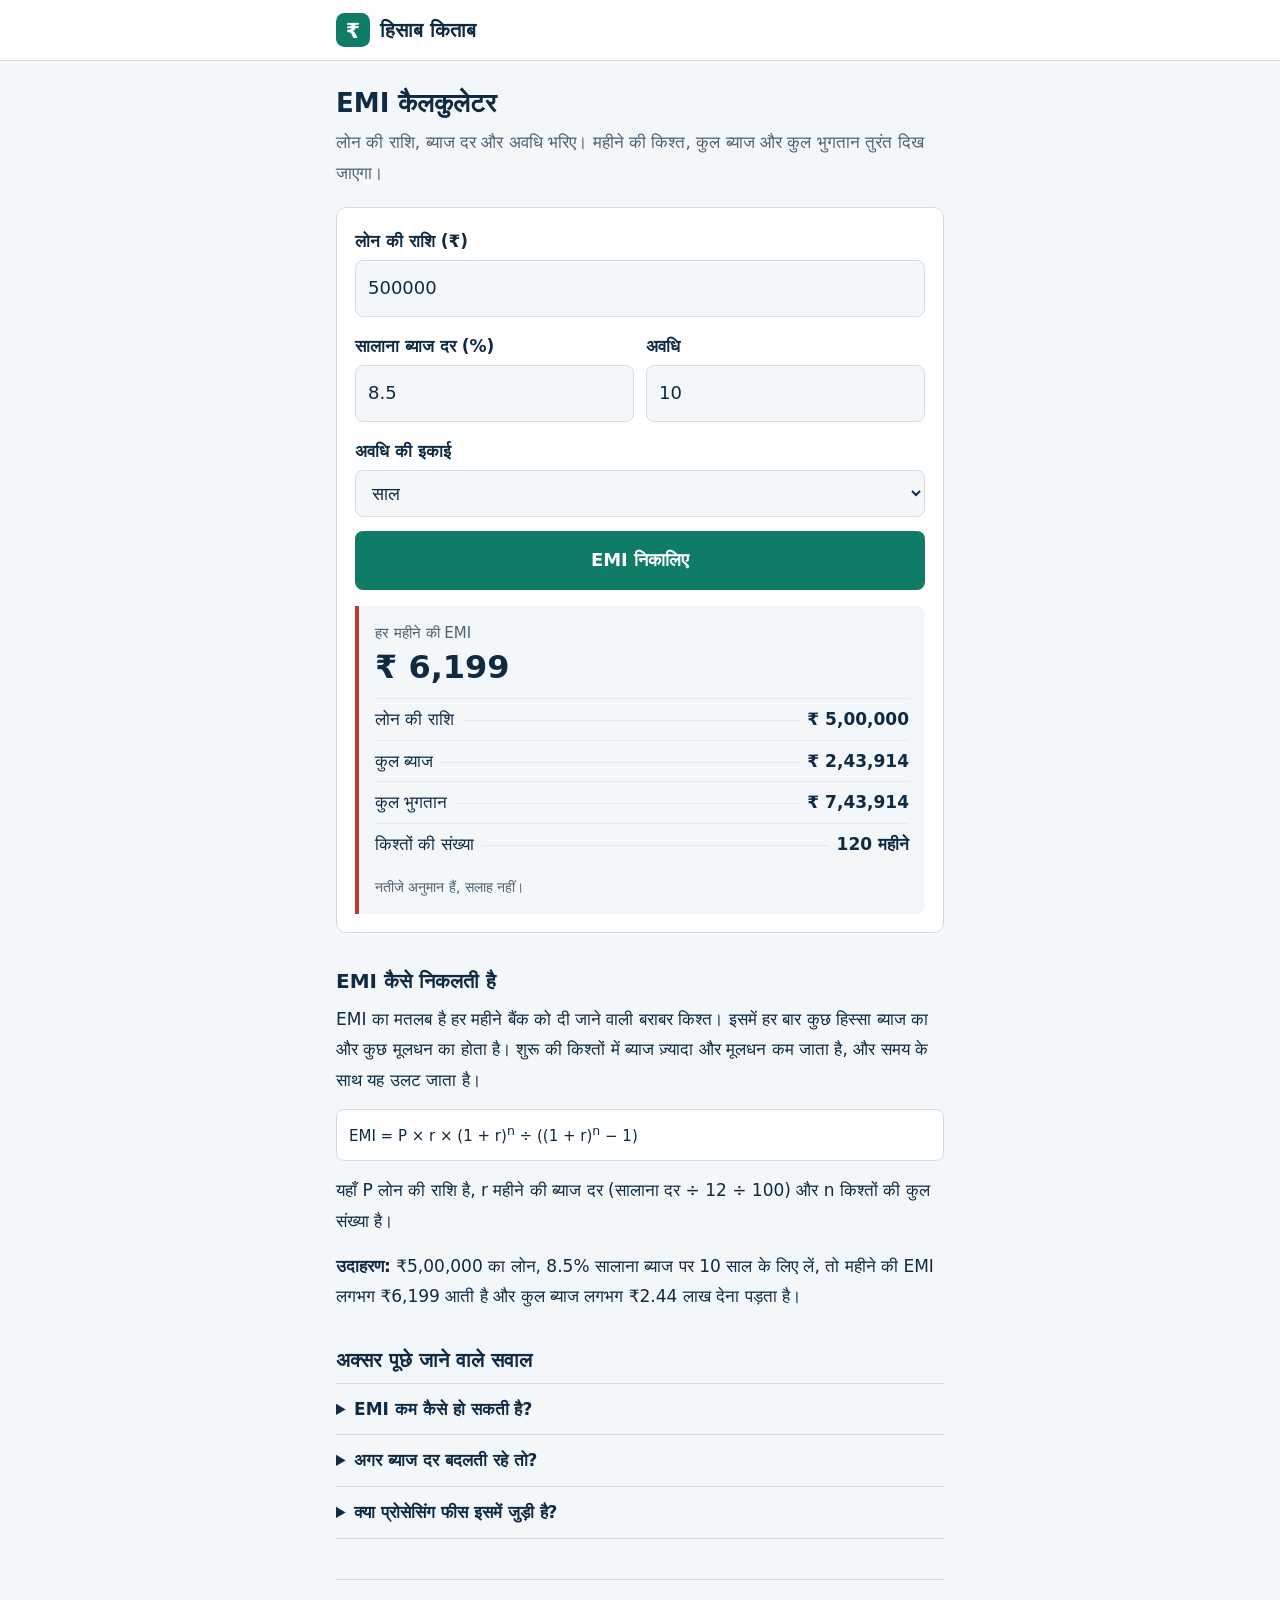
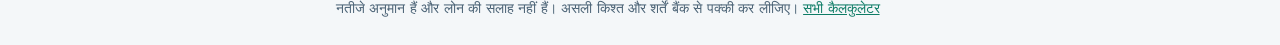
==== emi-calculator.html @ 9e5885d9 "Add files via upload" ====
<!doctype html>
<html lang="hi">
<head>
<meta charset="utf-8">
<meta name="viewport" content="width=device-width, initial-scale=1">
<title>EMI कैलकुलेटर: लोन की महीने की किश्त निकालिए | हिसाब किताब</title>
<meta name="description" content="लोन की राशि, ब्याज दर और अवधि भरकर तुरंत EMI, कुल ब्याज और कुल भुगतान देखिए। होम लोन, कार लोन और पर्सनल लोन के लिए मुफ्त हिंदी कैलकुलेटर।">
<link rel="stylesheet" href="style.css">
</head>
<body>
<header class="site"><div class="wrap"><a class="brand" href="/"><svg width="34" height="34" viewBox="0 0 36 36" aria-hidden="true"><rect width="36" height="36" rx="9" fill="#0e7c66"/><text x="18" y="26" text-anchor="middle" font-size="22" font-weight="700" fill="#ffffff" font-family="system-ui,sans-serif">₹</text></svg> हिसाब किताब</a></div></header>
<main class="wrap">
<h1>EMI कैलकुलेटर</h1>
<p class="lead">लोन की राशि, ब्याज दर और अवधि भरिए। महीने की किश्त, कुल ब्याज और कुल भुगतान तुरंत दिख जाएगा।</p>

<form class="tool" data-calc="emi" autocomplete="off">
  <div class="field"><label for="amount">लोन की राशि (₹)</label>
  <input id="amount" name="amount" type="number" inputmode="decimal" step="any" min="0" value="500000"></div>
  <div class="row">
    <div class="field"><label for="rate">सालाना ब्याज दर (%)</label>
    <input id="rate" name="rate" type="number" inputmode="decimal" step="any" min="0" value="8.5"></div>
    <div class="field"><label for="tenure">अवधि</label>
    <input id="tenure" name="tenure" type="number" inputmode="decimal" step="any" min="0" value="10"></div>
  </div>
  <div class="field"><label for="unit">अवधि की इकाई</label>
  <select id="unit" name="unit"><option value="years">साल</option><option value="months">महीने</option></select></div>
  <button class="go" type="submit">EMI निकालिए</button>
  <div id="result" aria-live="polite" hidden></div>
</form>

<h2>EMI कैसे निकलती है</h2>
<p>EMI का मतलब है हर महीने बैंक को दी जाने वाली बराबर किश्त। इसमें हर बार कुछ हिस्सा ब्याज का और कुछ मूलधन का होता है। शुरू की किश्तों में ब्याज ज़्यादा और मूलधन कम जाता है, और समय के साथ यह उलट जाता है।</p>
<p class="formula">EMI = P × r × (1 + r)<sup>n</sup> ÷ ((1 + r)<sup>n</sup> − 1)</p>
<p>यहाँ P लोन की राशि है, r महीने की ब्याज दर (सालाना दर ÷ 12 ÷ 100) और n किश्तों की कुल संख्या है।</p>
<p><strong>उदाहरण:</strong> ₹5,00,000 का लोन, 8.5% सालाना ब्याज पर 10 साल के लिए लें, तो महीने की EMI लगभग ₹6,199 आती है और कुल ब्याज लगभग ₹2.44 लाख देना पड़ता है।</p>

<h2>अक्सर पूछे जाने वाले सवाल</h2>
<details><summary>EMI कम कैसे हो सकती है?</summary>
<p>तीन तरीके हैं: अवधि बढ़ाना, ज़्यादा रकम पहले (डाउन पेमेंट) देना, या कम ब्याज दर वाले बैंक में लोन ट्रांसफर करवाना। अवधि बढ़ाने से EMI घटती है, पर कुल ब्याज बढ़ जाता है।</p></details>
<details><summary>अगर ब्याज दर बदलती रहे तो?</summary>
<p>यह कैलकुलेटर पूरी अवधि में एक ही ब्याज दर मानता है। फ्लोटिंग दर वाले लोन में दर बदलने पर EMI या अवधि बदल सकती है।</p></details>
<details><summary>क्या प्रोसेसिंग फीस इसमें जुड़ी है?</summary>
<p>नहीं। प्रोसेसिंग फीस, बीमा और दूसरे शुल्क इसमें शामिल नहीं हैं, इसलिए बैंक की असली किश्त थोड़ी अलग हो सकती है।</p></details>
</main>
<div class="wrap"><footer>नतीजे अनुमान हैं और लोन की सलाह नहीं हैं। असली किश्त और शर्तें बैंक से पक्की कर लीजिए। <a href="/">सभी कैलकुलेटर</a></footer></div>
<script src="app.js"></script>
</body>
</html>
---- style.css ----
:root{
  --paper:#f4f7f9; --card:#ffffff; --ink:#0f2a43; --muted:#4a6275;
  --line:#d3dde5; --accent:#0e7c66; --accent-ink:#ffffff;
  --margin:#c0392b; --warn:#b3261e; --rule:#e3eaf0;
}
@media (prefers-color-scheme:dark){
  :root{
    --paper:#0c1824; --card:#12273a; --ink:#e8f0f6; --muted:#9db3c4;
    --line:#27415a; --accent:#2bb594; --accent-ink:#04231b;
    --margin:#e57368; --warn:#ff8a80; --rule:#1b3248;
  }
}
*{box-sizing:border-box}
html{-webkit-text-size-adjust:100%}
body{
  margin:0;background:var(--paper);color:var(--ink);
  font-family:"Noto Sans Devanagari","Mukta",system-ui,-apple-system,"Segoe UI",Roboto,sans-serif;
  font-size:17px;line-height:1.8;
}
.wrap{max-width:640px;margin:0 auto;padding:0 16px}
header.site{background:var(--card);border-bottom:1px solid var(--line)}
.brand{display:flex;align-items:center;gap:10px;padding:12px 0;color:var(--ink);text-decoration:none;font-weight:700;font-size:20px}
h1{font-size:26px;line-height:1.4;margin:24px 0 6px}
h2{font-size:20px;line-height:1.45;margin:34px 0 8px}
p{margin:0 0 14px}
a{color:var(--accent)}
.lead{color:var(--muted);margin-bottom:18px}
.tool{background:var(--card);border:1px solid var(--line);border-radius:10px;padding:18px}
.field{margin-bottom:14px}
label{display:block;font-weight:600;margin-bottom:4px}
input,select{
  width:100%;padding:11px 12px;font:inherit;font-size:18px;color:var(--ink);
  background:var(--paper);border:1px solid var(--line);border-radius:8px;
}
.row{display:grid;gap:0 12px;grid-template-columns:1fr}
@media (min-width:520px){.row{grid-template-columns:1fr 1fr}}
button.go{
  width:100%;padding:13px;font:inherit;font-size:18px;font-weight:700;cursor:pointer;
  color:var(--accent-ink);background:var(--accent);border:0;border-radius:8px;
}
:focus-visible{outline:3px solid var(--accent);outline-offset:2px}
#result{margin-top:16px;padding:14px 16px;border-left:4px solid var(--margin);background:var(--paper);border-radius:0 8px 8px 0}
.head{margin-bottom:10px}
.head-label{display:block;color:var(--muted);font-size:15px}
.head-value{display:block;font-size:32px;line-height:1.3}
.ledger{list-style:none;margin:0;padding:0}
.ledger li{display:flex;align-items:baseline;gap:8px;padding:5px 0;border-top:1px solid var(--rule)}
.ledger .dots{flex:1;border-bottom:1px dotted var(--line);transform:translateY(-4px)}
.ledger .v{font-weight:700}
.err{color:var(--warn);margin:0;font-weight:600}
.note{font-size:14px;color:var(--muted);margin:10px 0 0}
details{border-top:1px solid var(--line);padding:10px 0}
details:last-of-type{border-bottom:1px solid var(--line)}
summary{cursor:pointer;font-weight:600}
details p{margin:8px 0 0}
.formula{background:var(--card);border:1px solid var(--line);border-radius:8px;padding:10px 12px;overflow-x:auto;font-size:15px}
.tools{list-style:none;margin:0;padding:0;display:grid;gap:12px}
.tools a{display:block;padding:14px 16px;text-decoration:none;color:var(--ink);background:var(--card);border:1px solid var(--line);border-radius:10px}
.tools a strong{display:block;font-size:18px}
.tools a span{color:var(--muted);font-size:15px}
.tools a:hover{border-color:var(--accent)}
footer{margin:40px 0 24px;padding-top:16px;border-top:1px solid var(--line);color:var(--muted);font-size:14px}
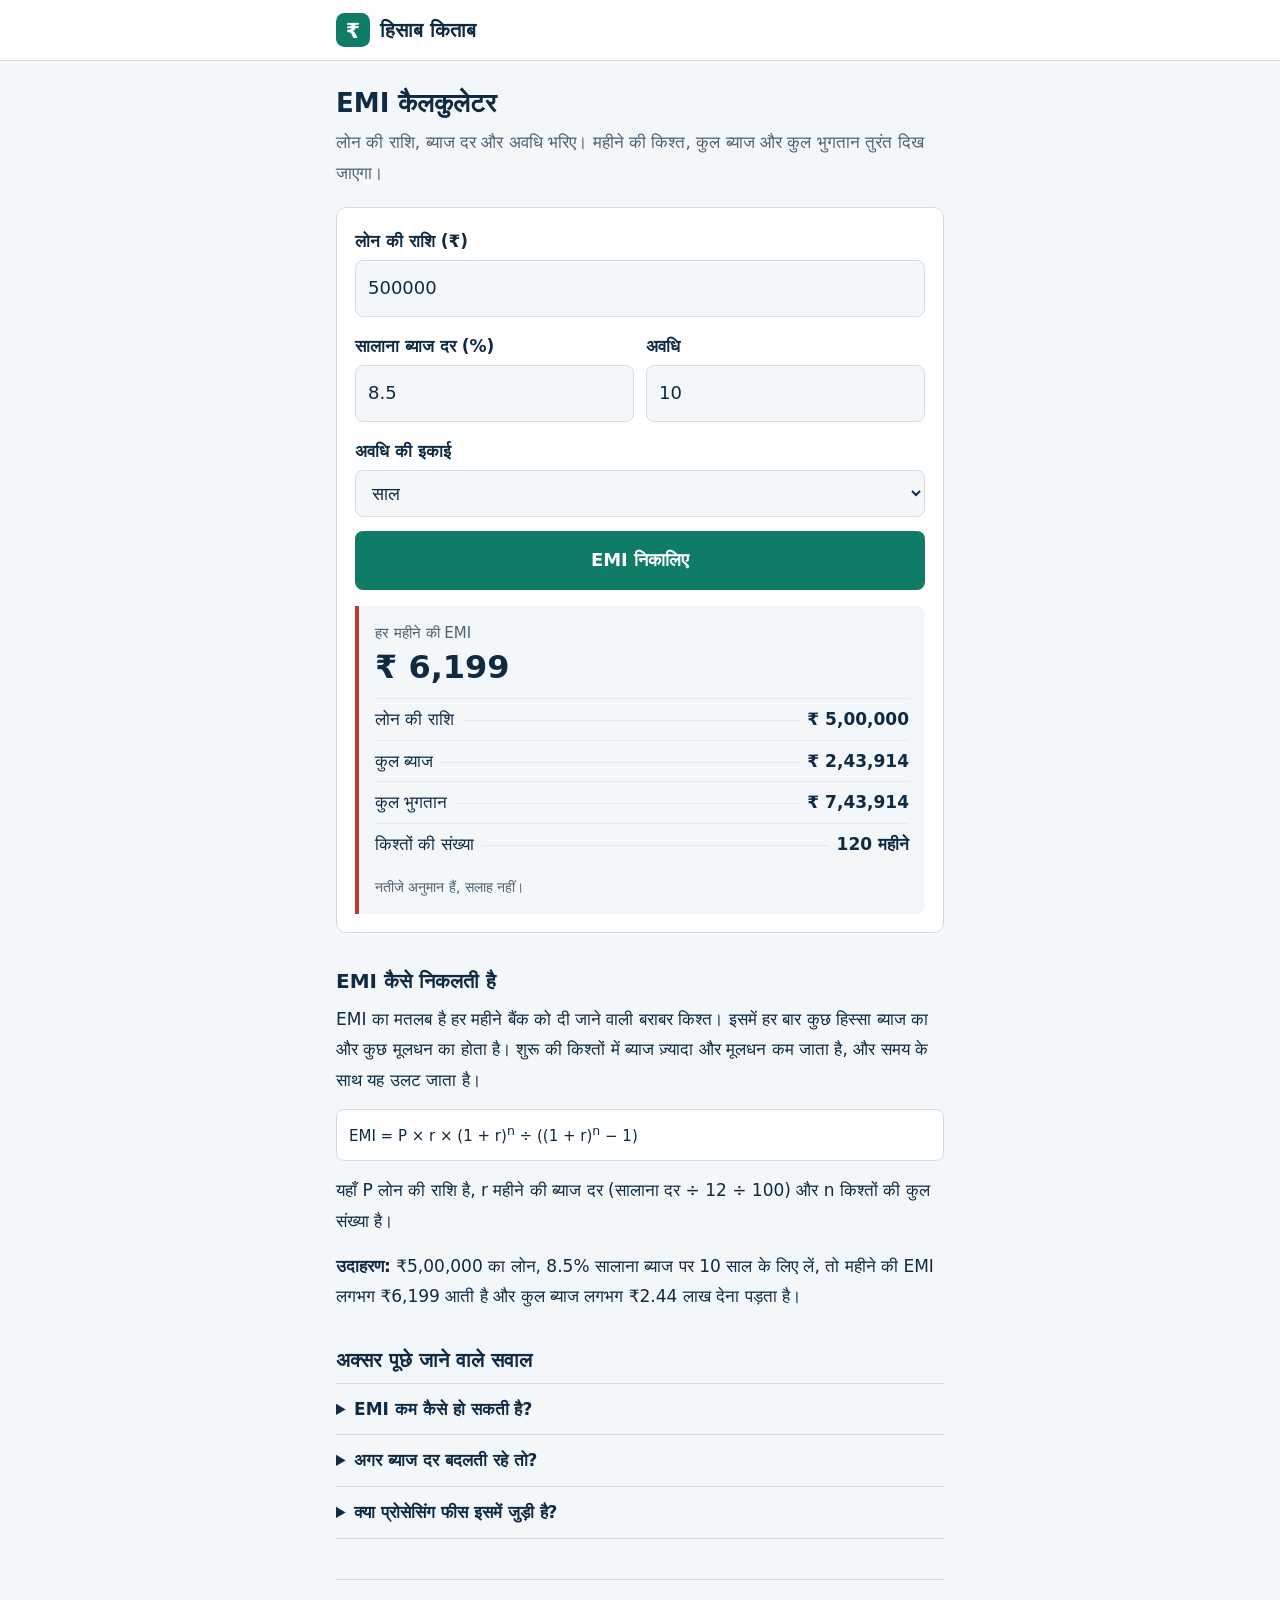
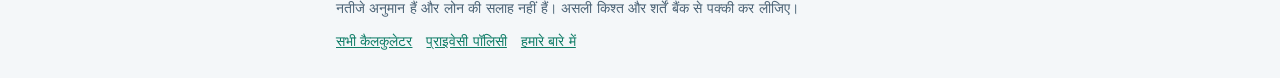
==== commit ec22a39e: "Add files via upload" ====
--- a/emi-calculator.html
+++ b/emi-calculator.html
@@ -42,7 +42,7 @@
 <details><summary>क्या प्रोसेसिंग फीस इसमें जुड़ी है?</summary>
 <p>नहीं। प्रोसेसिंग फीस, बीमा और दूसरे शुल्क इसमें शामिल नहीं हैं, इसलिए बैंक की असली किश्त थोड़ी अलग हो सकती है।</p></details>
 </main>
-<div class="wrap"><footer>नतीजे अनुमान हैं और लोन की सलाह नहीं हैं। असली किश्त और शर्तें बैंक से पक्की कर लीजिए। <a href="/">सभी कैलकुलेटर</a></footer></div>
+<div class="wrap"><footer><p>नतीजे अनुमान हैं और लोन की सलाह नहीं हैं। असली किश्त और शर्तें बैंक से पक्की कर लीजिए।</p><p class="flinks"><a href="/">सभी कैलकुलेटर</a><a href="privacy-policy">प्राइवेसी पॉलिसी</a><a href="about">हमारे बारे में</a></p></footer></div>
 <script src="app.js"></script>
 </body>
 </html>
--- a/style.css
+++ b/style.css
@@ -60,3 +60,13 @@
 .tools a span{color:var(--muted);font-size:15px}
 .tools a:hover{border-color:var(--accent)}
 footer{margin:40px 0 24px;padding-top:16px;border-top:1px solid var(--line);color:var(--muted);font-size:14px}
+.tablewrap{margin-top:14px}
+.table-title{font-weight:600;margin:0 0 6px}
+.tablescroll{overflow-x:auto}
+table{border-collapse:collapse;width:100%;min-width:480px;font-size:14px;line-height:1.5}
+th,td{padding:6px 8px;border-top:1px solid var(--rule);text-align:right;white-space:nowrap}
+th:first-child,td:first-child{text-align:left}
+th{color:var(--muted);font-weight:600}
+footer p{margin:0 0 8px}
+footer .flinks a{margin-right:14px}
+.updated{color:var(--muted);font-size:14px}
